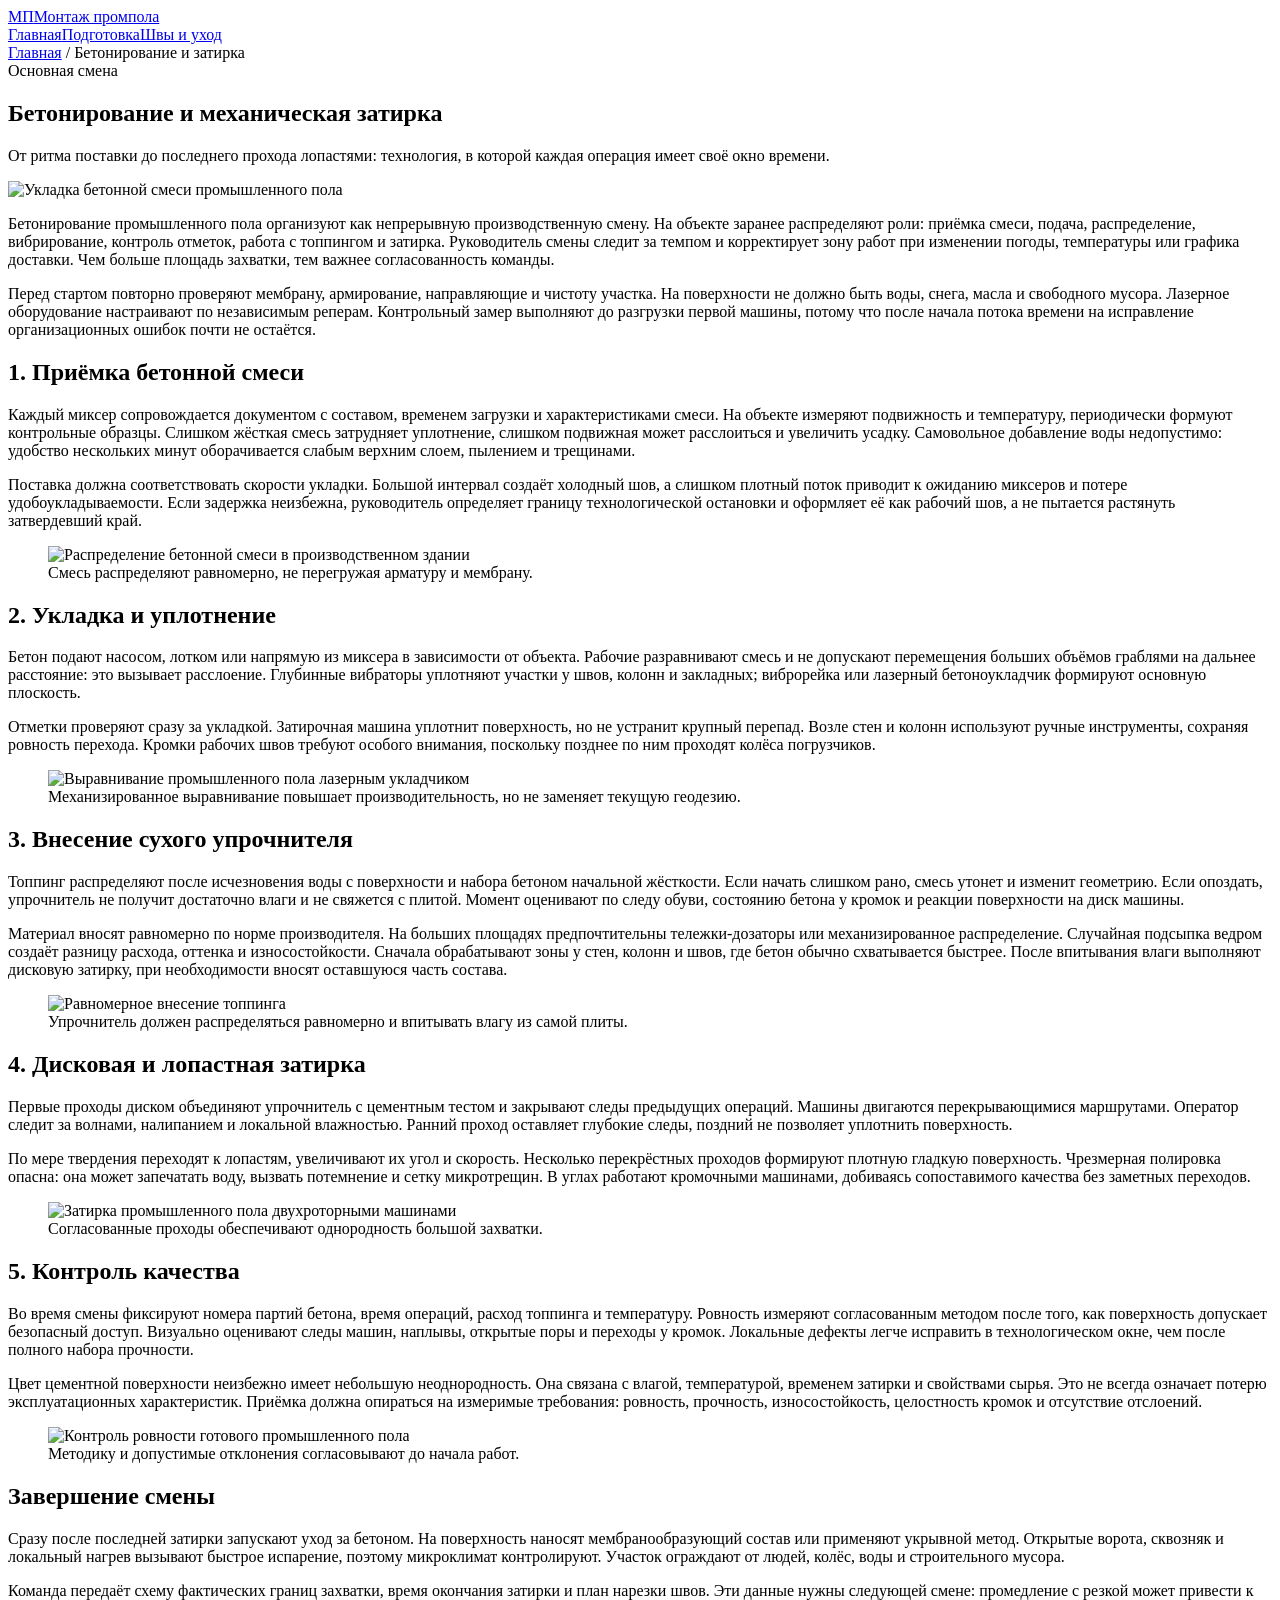
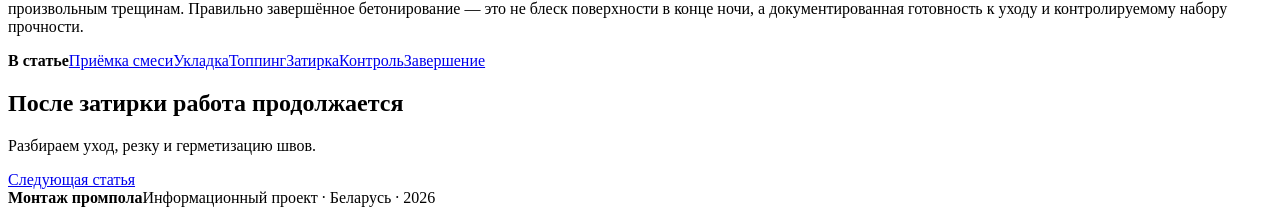
==== betonirovanie-i-zatirka.html @ 365fbbb7 "Add site pages and SEO files" ====
<!doctype html><html lang="ru"><head><meta charset="utf-8"><meta name="viewport" content="width=device-width,initial-scale=1"><title>Бетонирование и затирка промышленного пола</title><meta name="description" content="Технология бетонирования промышленного пола: поставка смеси, укладка, уплотнение, топпинг, механическая затирка и контроль ровности."><link rel="canonical" href="https://montazprompola.eu/betonirovanie-i-zatirka"><link rel="icon" href="/assets/favicon.svg"><link rel="stylesheet" href="/assets/style.css"><meta property="og:type" content="article"><meta property="og:title" content="Бетонирование и затирка промышленного пола"><meta property="og:image" content="https://montazprompola.eu/assets/images/power-trowels.webp"><script type="application/ld+json">{"@context":"https://schema.org","@type":"Article","headline":"Бетонирование и затирка промышленного пола","datePublished":"2026-09-16","dateModified":"2026-09-16","inLanguage":"ru-BY","mainEntityOfPage":"https://montazprompola.eu/betonirovanie-i-zatirka","image":"https://montazprompola.eu/assets/images/power-trowels.webp"}</script></head><body><header class="site-header"><div class="wrap header-inner"><a class="brand" href="/"><span class="brand-mark">МП</span><span>Монтаж промпола</span></a><nav class="nav"><a href="/">Главная</a><a href="/podgotovka-k-montazhu">Подготовка</a><a href="/shvy-i-uhod">Швы и уход</a></nav></div></header><main><div class="wrap"><div class="breadcrumbs"><a href="/">Главная</a> / Бетонирование и затирка</div><section class="article-hero"><div class="kicker">Основная смена</div><h1>Бетонирование и механическая затирка</h1><p class="lead">От ритма поставки до последнего прохода лопастями: технология, в которой каждая операция имеет своё окно времени.</p></section></div><img class="article-cover" src="/assets/images/concrete-pouring.webp" alt="Укладка бетонной смеси промышленного пола"><section class="section"><div class="wrap article-layout"><article class="article-body"><p>Бетонирование промышленного пола организуют как непрерывную производственную смену. На объекте заранее распределяют роли: приёмка смеси, подача, распределение, вибрирование, контроль отметок, работа с топпингом и затирка. Руководитель смены следит за темпом и корректирует зону работ при изменении погоды, температуры или графика доставки. Чем больше площадь захватки, тем важнее согласованность команды.</p><p>Перед стартом повторно проверяют мембрану, армирование, направляющие и чистоту участка. На поверхности не должно быть воды, снега, масла и свободного мусора. Лазерное оборудование настраивают по независимым реперам. Контрольный замер выполняют до разгрузки первой машины, потому что после начала потока времени на исправление организационных ошибок почти не остаётся.</p><h2 id="mix">1. Приёмка бетонной смеси</h2><p>Каждый миксер сопровождается документом с составом, временем загрузки и характеристиками смеси. На объекте измеряют подвижность и температуру, периодически формуют контрольные образцы. Слишком жёсткая смесь затрудняет уплотнение, слишком подвижная может расслоиться и увеличить усадку. Самовольное добавление воды недопустимо: удобство нескольких минут оборачивается слабым верхним слоем, пылением и трещинами.</p><p>Поставка должна соответствовать скорости укладки. Большой интервал создаёт холодный шов, а слишком плотный поток приводит к ожиданию миксеров и потере удобоукладываемости. Если задержка неизбежна, руководитель определяет границу технологической остановки и оформляет её как рабочий шов, а не пытается растянуть затвердевший край.</p><figure><img src="/assets/images/concrete-pouring.webp" alt="Распределение бетонной смеси в производственном здании"><figcaption>Смесь распределяют равномерно, не перегружая арматуру и мембрану.</figcaption></figure><h2 id="placement">2. Укладка и уплотнение</h2><p>Бетон подают насосом, лотком или напрямую из миксера в зависимости от объекта. Рабочие разравнивают смесь и не допускают перемещения больших объёмов граблями на дальнее расстояние: это вызывает расслоение. Глубинные вибраторы уплотняют участки у швов, колонн и закладных; виброрейка или лазерный бетоноукладчик формируют основную плоскость.</p><p>Отметки проверяют сразу за укладкой. Затирочная машина уплотнит поверхность, но не устранит крупный перепад. Возле стен и колонн используют ручные инструменты, сохраняя ровность перехода. Кромки рабочих швов требуют особого внимания, поскольку позднее по ним проходят колёса погрузчиков.</p><figure><img src="/assets/images/hero-installation.webp" alt="Выравнивание промышленного пола лазерным укладчиком"><figcaption>Механизированное выравнивание повышает производительность, но не заменяет текущую геодезию.</figcaption></figure><h2 id="topping">3. Внесение сухого упрочнителя</h2><p>Топпинг распределяют после исчезновения воды с поверхности и набора бетоном начальной жёсткости. Если начать слишком рано, смесь утонет и изменит геометрию. Если опоздать, упрочнитель не получит достаточно влаги и не свяжется с плитой. Момент оценивают по следу обуви, состоянию бетона у кромок и реакции поверхности на диск машины.</p><p>Материал вносят равномерно по норме производителя. На больших площадях предпочтительны тележки-дозаторы или механизированное распределение. Случайная подсыпка ведром создаёт разницу расхода, оттенка и износостойкости. Сначала обрабатывают зоны у стен, колонн и швов, где бетон обычно схватывается быстрее. После впитывания влаги выполняют дисковую затирку, при необходимости вносят оставшуюся часть состава.</p><figure><img src="/assets/images/dry-shake.webp" alt="Равномерное внесение топпинга"><figcaption>Упрочнитель должен распределяться равномерно и впитывать влагу из самой плиты.</figcaption></figure><h2 id="trowel">4. Дисковая и лопастная затирка</h2><p>Первые проходы диском объединяют упрочнитель с цементным тестом и закрывают следы предыдущих операций. Машины двигаются перекрывающимися маршрутами. Оператор следит за волнами, налипанием и локальной влажностью. Ранний проход оставляет глубокие следы, поздний не позволяет уплотнить поверхность.</p><p>По мере твердения переходят к лопастям, увеличивают их угол и скорость. Несколько перекрёстных проходов формируют плотную гладкую поверхность. Чрезмерная полировка опасна: она может запечатать воду, вызвать потемнение и сетку микротрещин. В углах работают кромочными машинами, добиваясь сопоставимого качества без заметных переходов.</p><figure><img src="/assets/images/power-trowels.webp" alt="Затирка промышленного пола двухроторными машинами"><figcaption>Согласованные проходы обеспечивают однородность большой захватки.</figcaption></figure><h2 id="quality">5. Контроль качества</h2><p>Во время смены фиксируют номера партий бетона, время операций, расход топпинга и температуру. Ровность измеряют согласованным методом после того, как поверхность допускает безопасный доступ. Визуально оценивают следы машин, наплывы, открытые поры и переходы у кромок. Локальные дефекты легче исправить в технологическом окне, чем после полного набора прочности.</p><p>Цвет цементной поверхности неизбежно имеет небольшую неоднородность. Она связана с влагой, температурой, временем затирки и свойствами сырья. Это не всегда означает потерю эксплуатационных характеристик. Приёмка должна опираться на измеримые требования: ровность, прочность, износостойкость, целостность кромок и отсутствие отслоений.</p><figure><img src="/assets/images/flatness-control.webp" alt="Контроль ровности готового промышленного пола"><figcaption>Методику и допустимые отклонения согласовывают до начала работ.</figcaption></figure><h2 id="finish">Завершение смены</h2><p>Сразу после последней затирки запускают уход за бетоном. На поверхность наносят мембранообразующий состав или применяют укрывной метод. Открытые ворота, сквозняк и локальный нагрев вызывают быстрое испарение, поэтому микроклимат контролируют. Участок ограждают от людей, колёс, воды и строительного мусора.</p><p>Команда передаёт схему фактических границ захватки, время окончания затирки и план нарезки швов. Эти данные нужны следующей смене: промедление с резкой может привести к произвольным трещинам. Правильно завершённое бетонирование — это не блеск поверхности в конце ночи, а документированная готовность к уходу и контролируемому набору прочности.</p></article><aside class="aside"><strong>В статье</strong><a href="#mix">Приёмка смеси</a><a href="#placement">Укладка</a><a href="#topping">Топпинг</a><a href="#trowel">Затирка</a><a href="#quality">Контроль</a><a href="#finish">Завершение</a></aside></div></section><section class="section alt"><div class="wrap cta"><div><h2>После затирки работа продолжается</h2><p>Разбираем уход, резку и герметизацию швов.</p></div><a class="button" href="/shvy-i-uhod">Следующая статья</a></div></section></main><footer class="site-footer"><div class="wrap footer-grid"><strong>Монтаж промпола</strong><span>Информационный проект · Беларусь · 2026</span></div></footer></body></html>
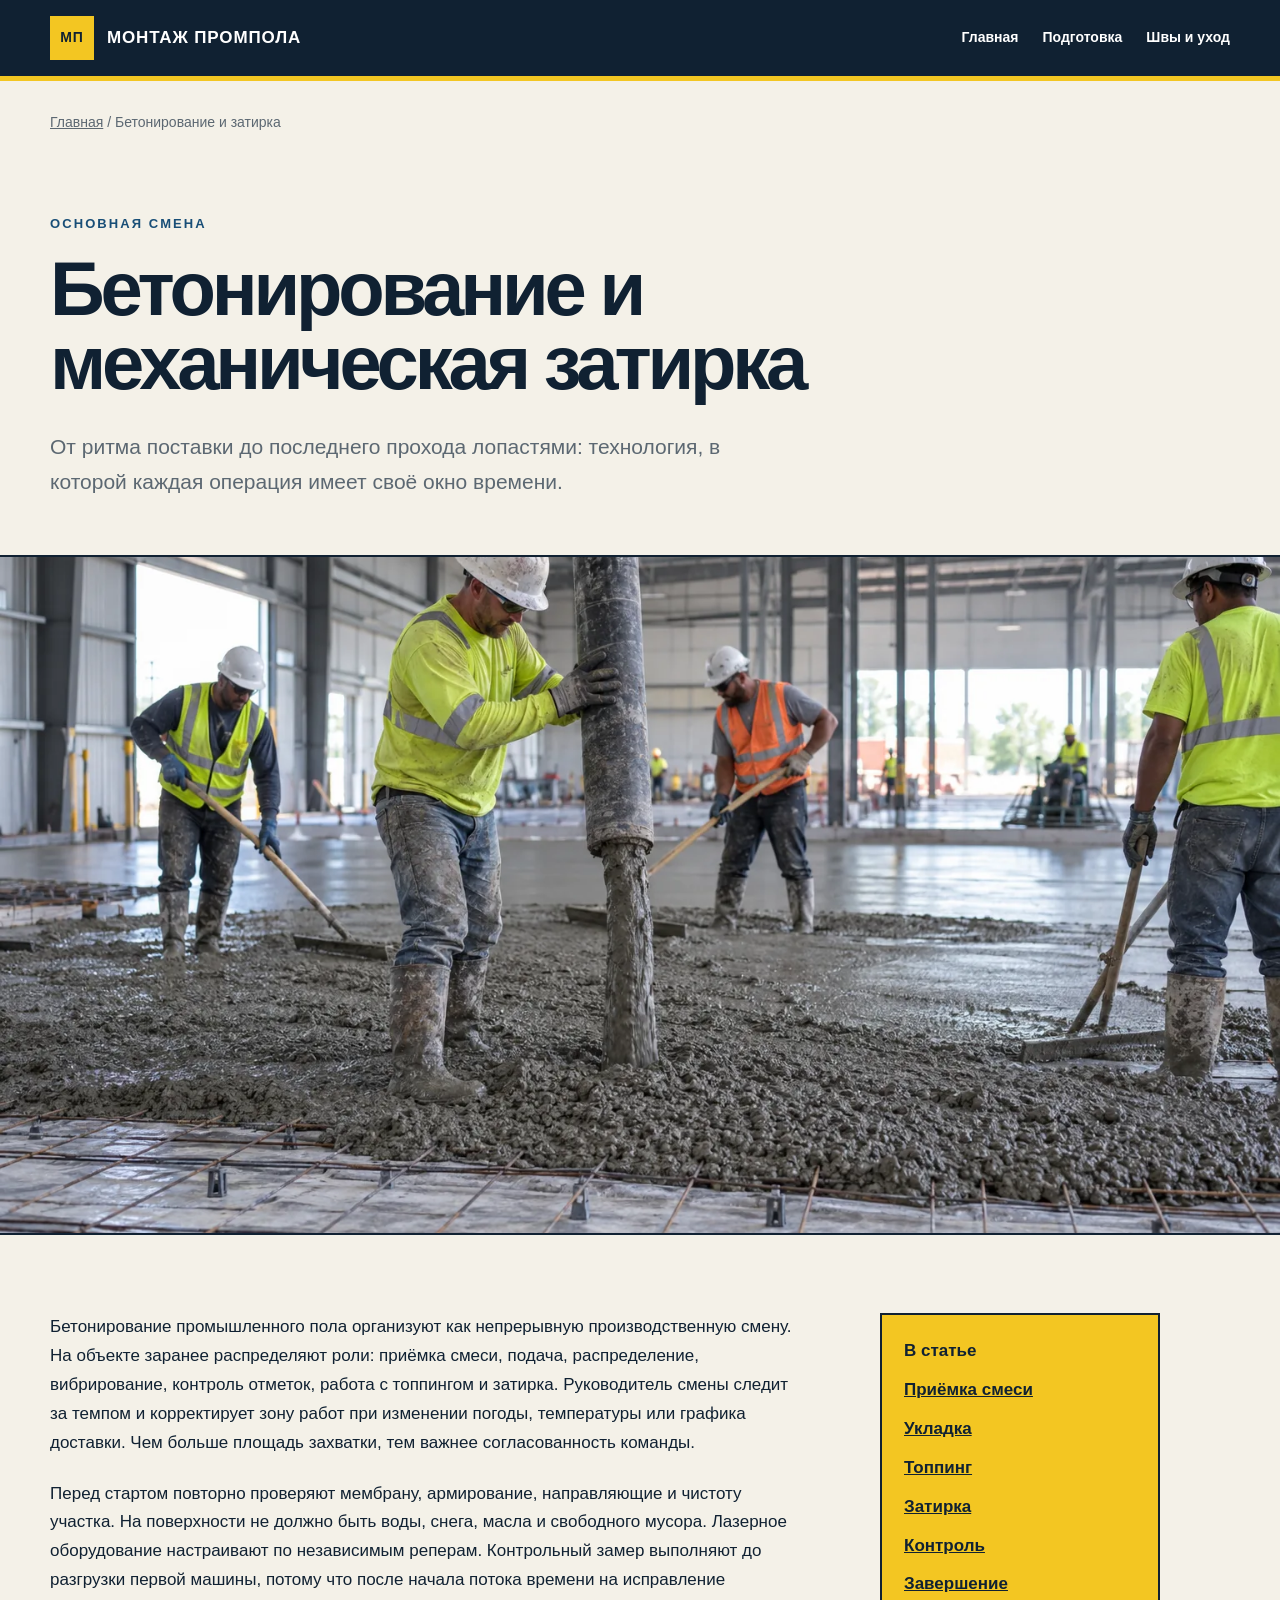
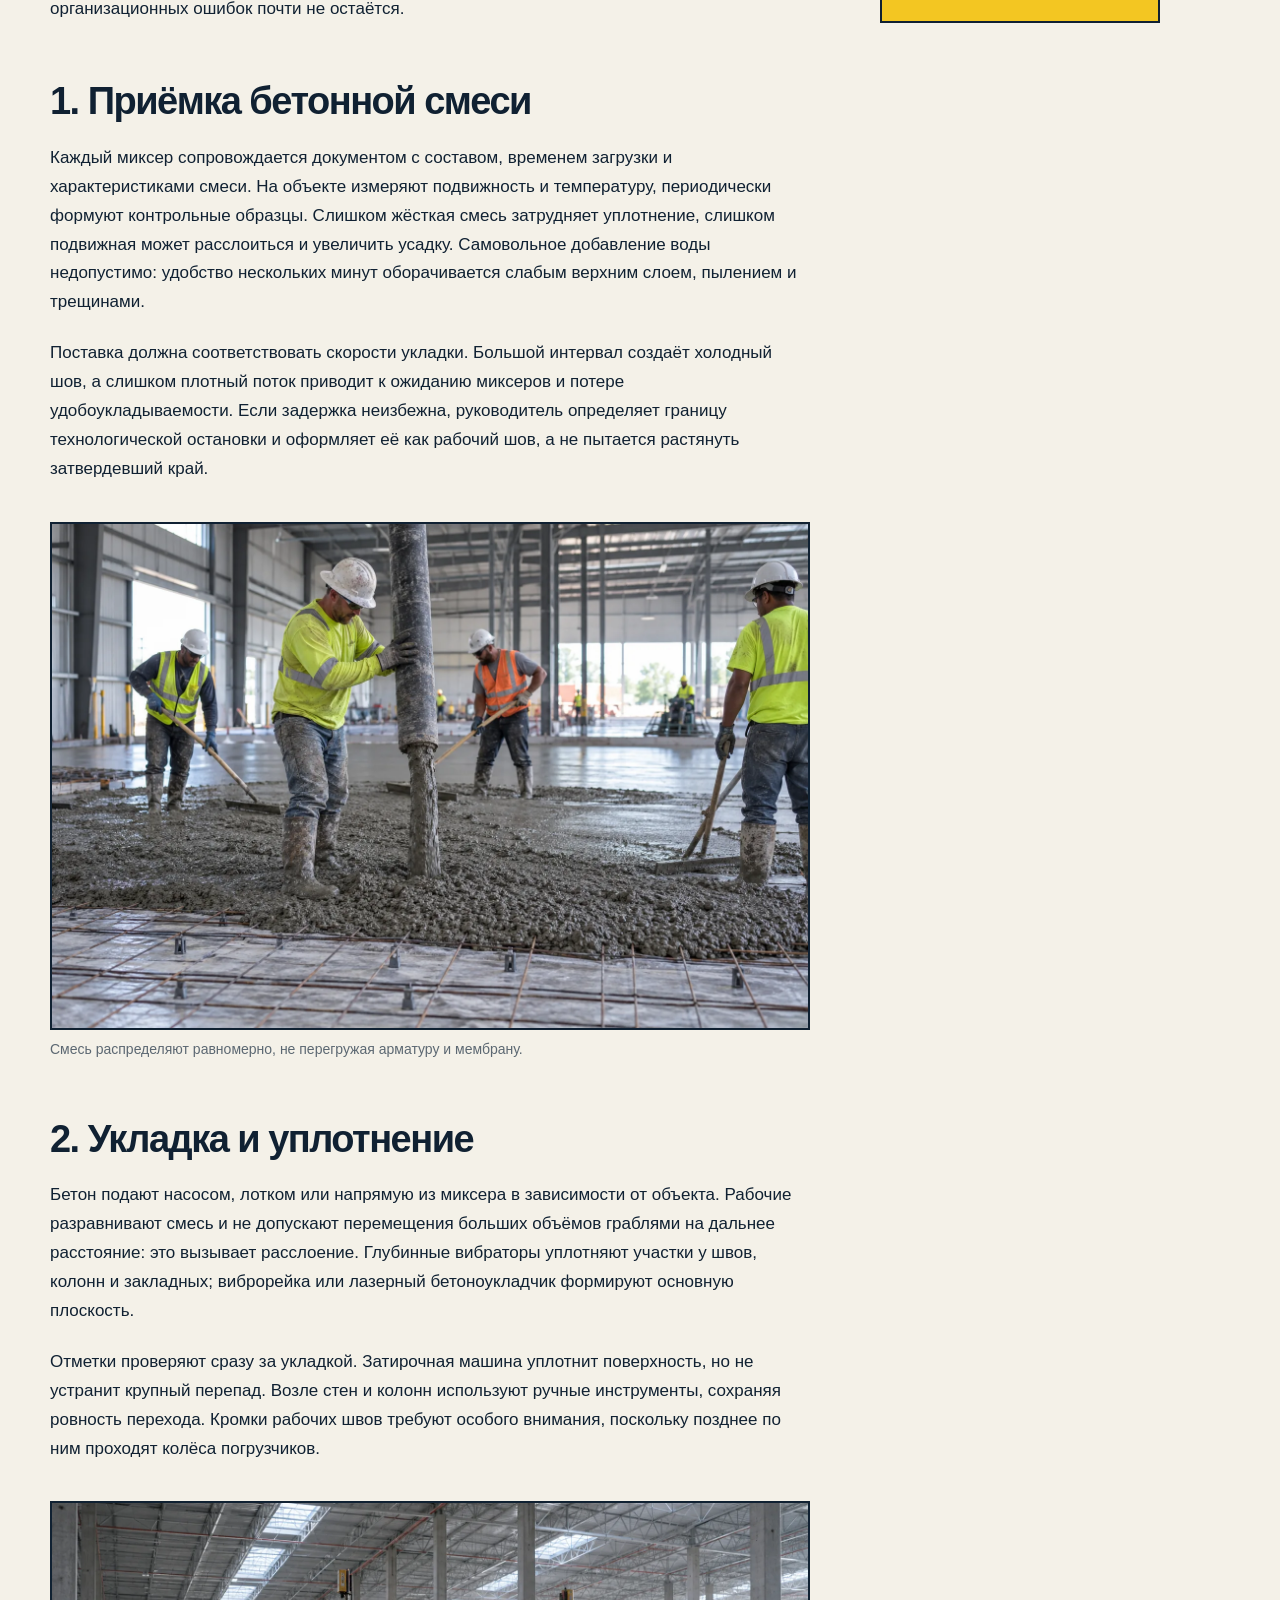
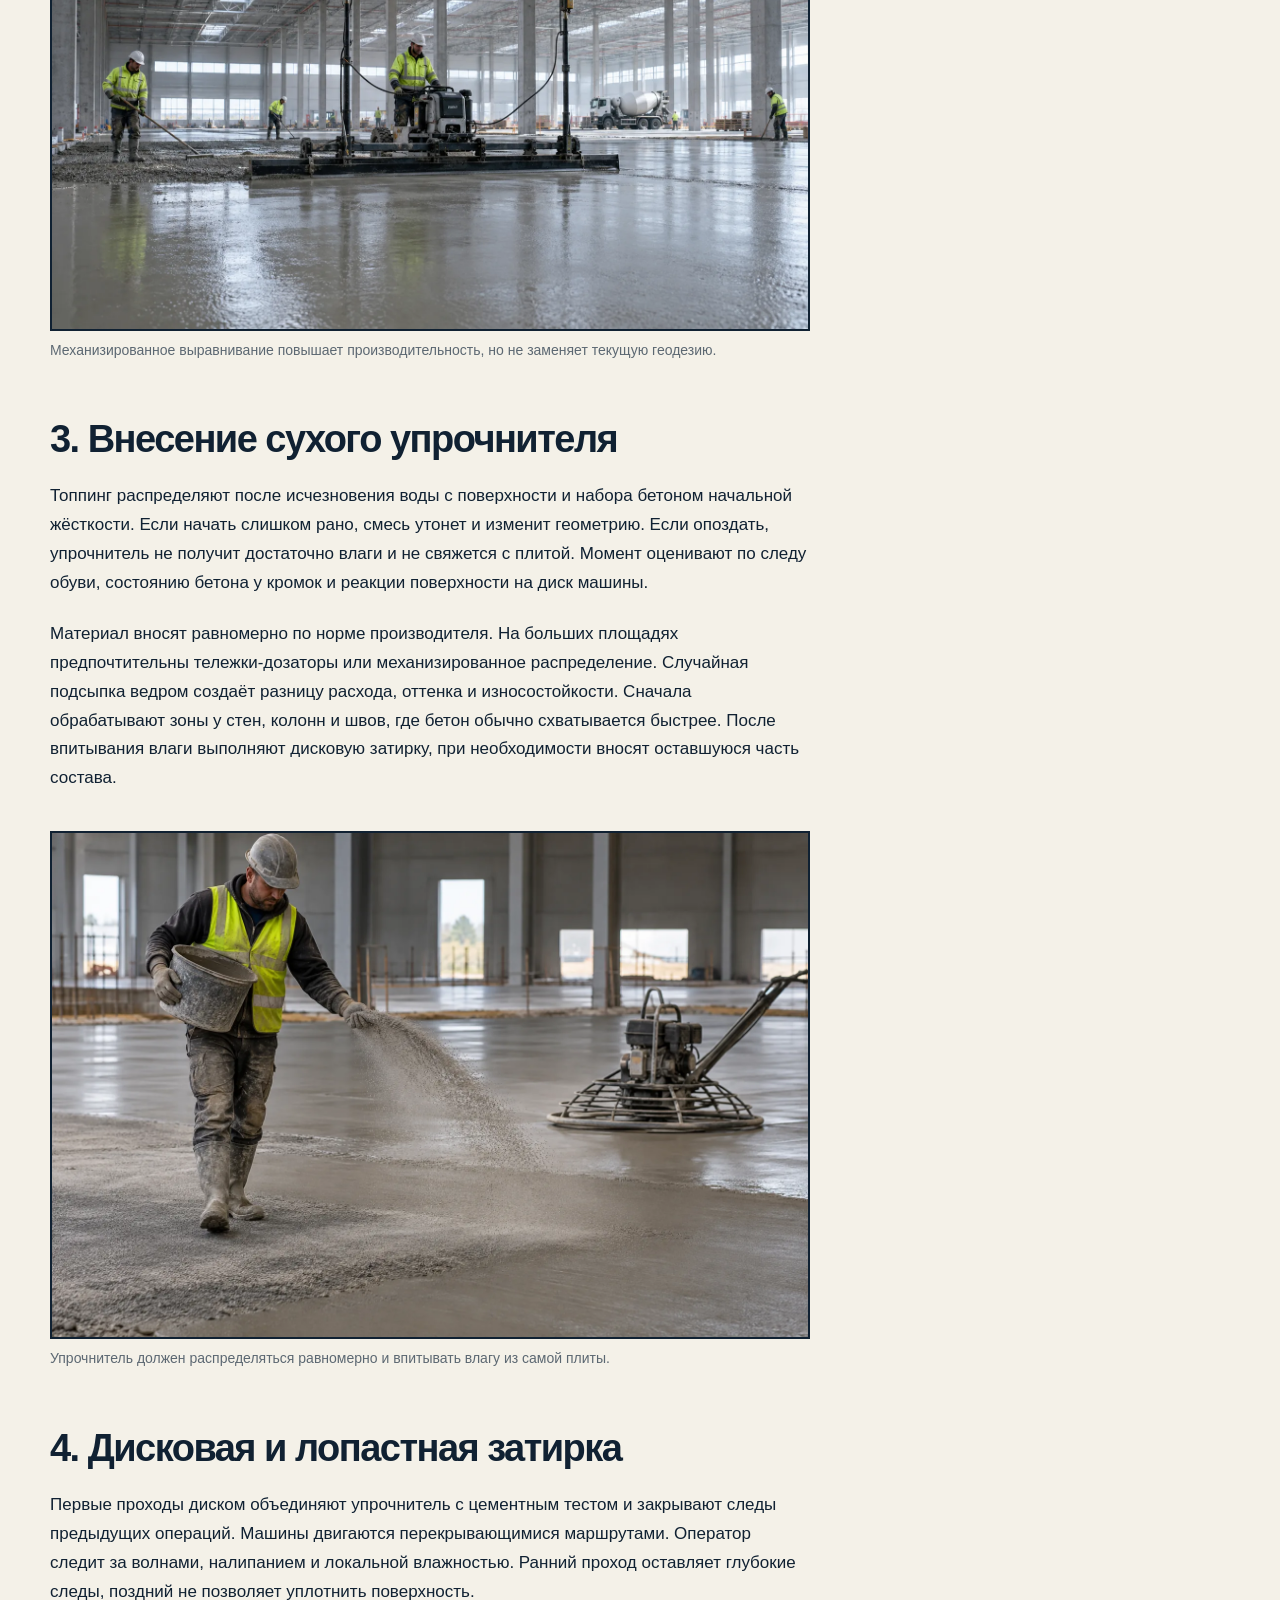
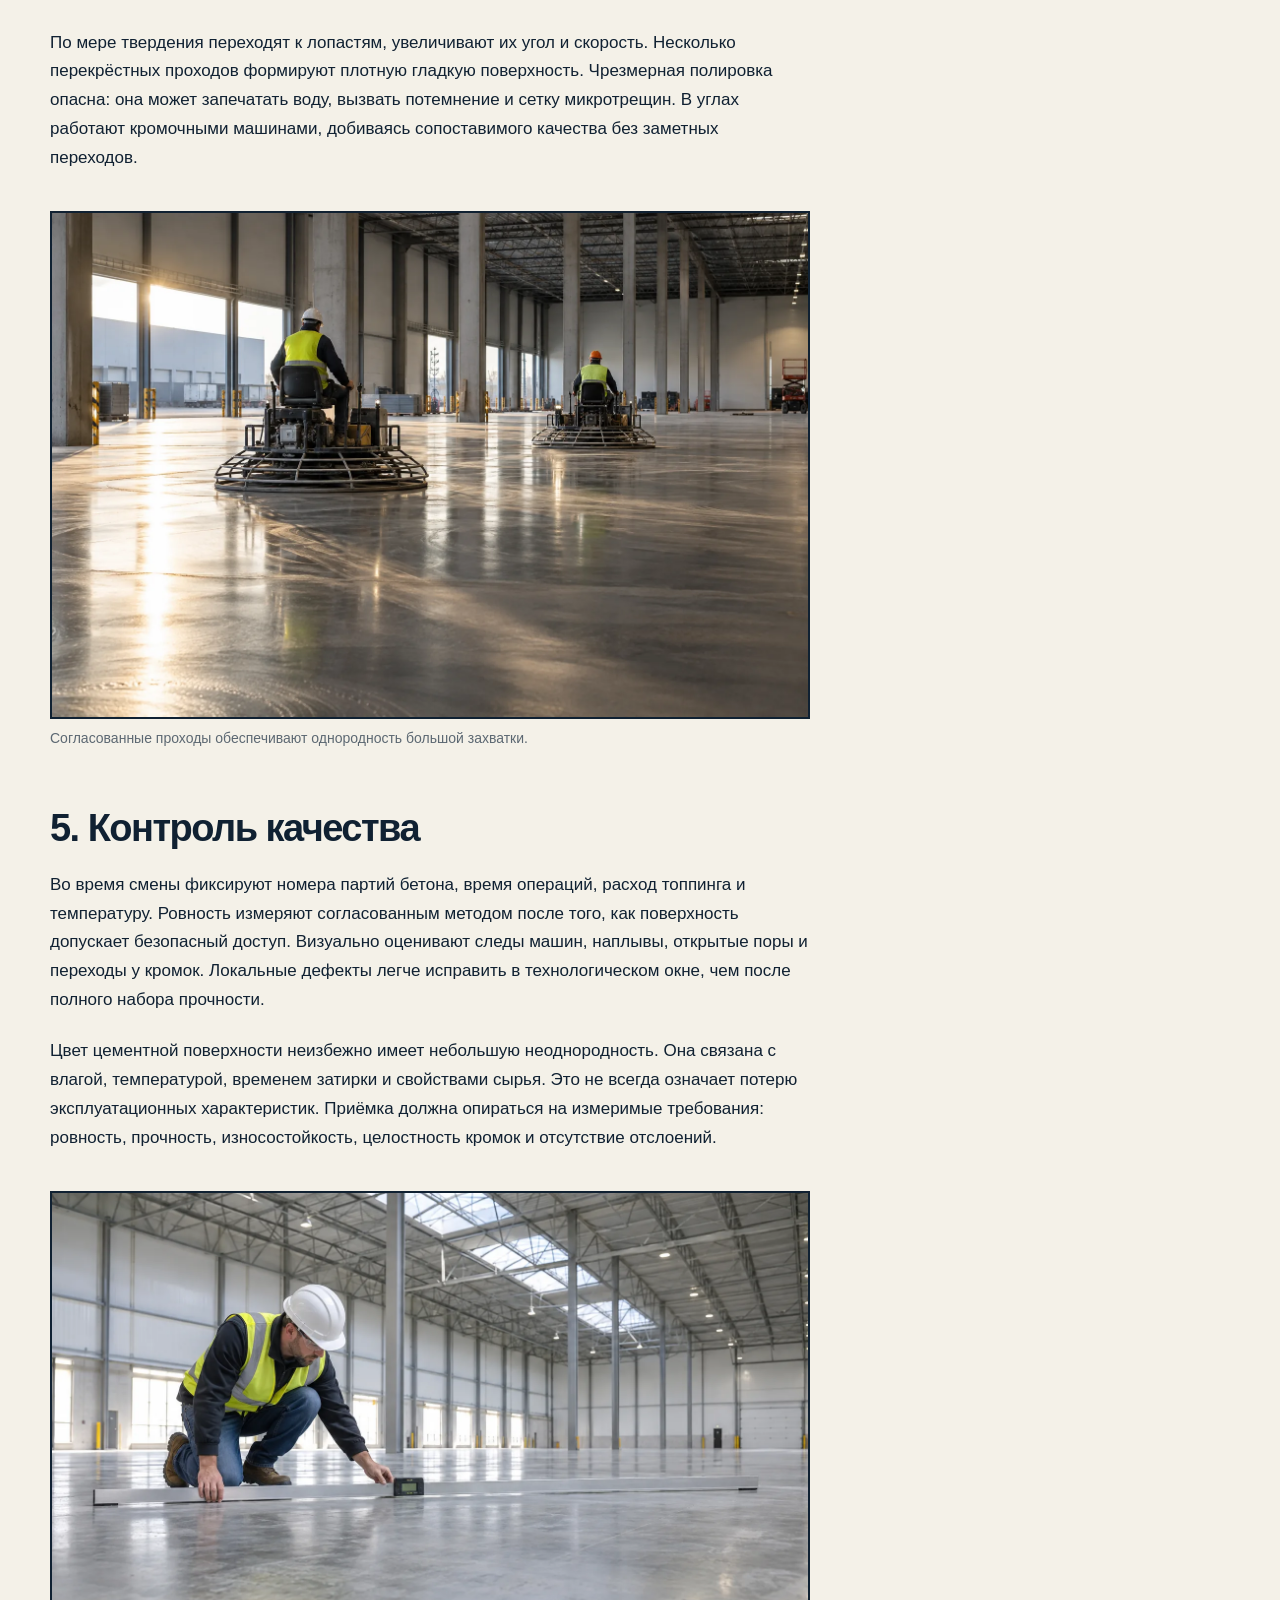
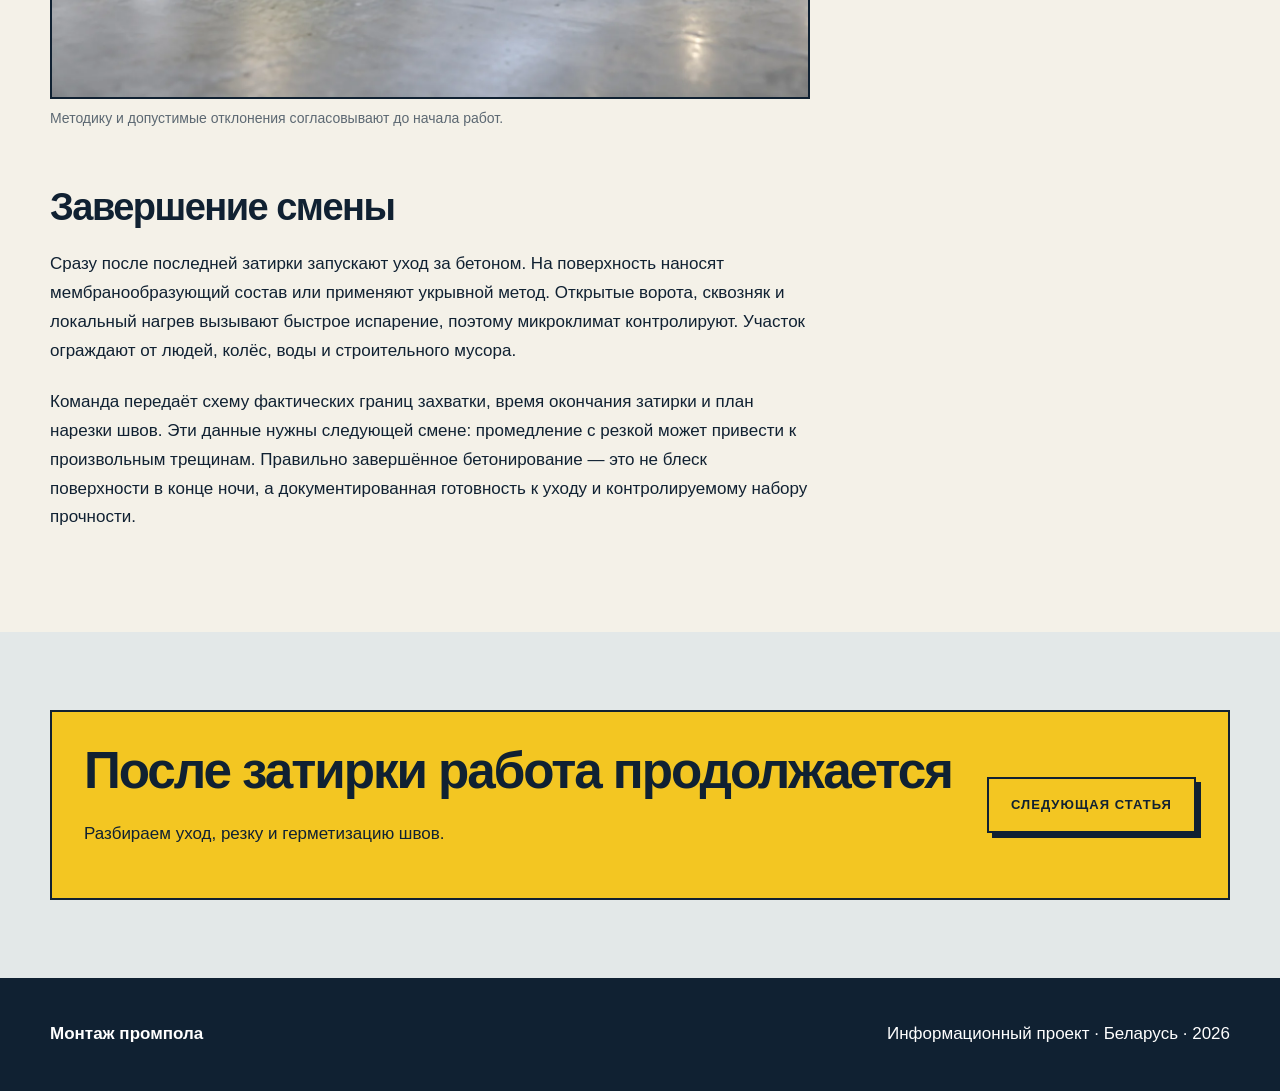
==== commit 71a8d8f1: "Add Google Analytics tag" ====
--- a/betonirovanie-i-zatirka.html
+++ b/betonirovanie-i-zatirka.html
@@ -1 +1 @@
-<!doctype html><html lang="ru"><head><meta charset="utf-8"><meta name="viewport" content="width=device-width,initial-scale=1"><title>Бетонирование и затирка промышленного пола</title><meta name="description" content="Технология бетонирования промышленного пола: поставка смеси, укладка, уплотнение, топпинг, механическая затирка и контроль ровности."><link rel="canonical" href="https://montazprompola.eu/betonirovanie-i-zatirka"><link rel="icon" href="/assets/favicon.svg"><link rel="stylesheet" href="/assets/style.css"><meta property="og:type" content="article"><meta property="og:title" content="Бетонирование и затирка промышленного пола"><meta property="og:image" content="https://montazprompola.eu/assets/images/power-trowels.webp"><script type="application/ld+json">{"@context":"https://schema.org","@type":"Article","headline":"Бетонирование и затирка промышленного пола","datePublished":"2026-09-16","dateModified":"2026-09-16","inLanguage":"ru-BY","mainEntityOfPage":"https://montazprompola.eu/betonirovanie-i-zatirka","image":"https://montazprompola.eu/assets/images/power-trowels.webp"}</script></head><body><header class="site-header"><div class="wrap header-inner"><a class="brand" href="/"><span class="brand-mark">МП</span><span>Монтаж промпола</span></a><nav class="nav"><a href="/">Главная</a><a href="/podgotovka-k-montazhu">Подготовка</a><a href="/shvy-i-uhod">Швы и уход</a></nav></div></header><main><div class="wrap"><div class="breadcrumbs"><a href="/">Главная</a> / Бетонирование и затирка</div><section class="article-hero"><div class="kicker">Основная смена</div><h1>Бетонирование и механическая затирка</h1><p class="lead">От ритма поставки до последнего прохода лопастями: технология, в которой каждая операция имеет своё окно времени.</p></section></div><img class="article-cover" src="/assets/images/concrete-pouring.webp" alt="Укладка бетонной смеси промышленного пола"><section class="section"><div class="wrap article-layout"><article class="article-body"><p>Бетонирование промышленного пола организуют как непрерывную производственную смену. На объекте заранее распределяют роли: приёмка смеси, подача, распределение, вибрирование, контроль отметок, работа с топпингом и затирка. Руководитель смены следит за темпом и корректирует зону работ при изменении погоды, температуры или графика доставки. Чем больше площадь захватки, тем важнее согласованность команды.</p><p>Перед стартом повторно проверяют мембрану, армирование, направляющие и чистоту участка. На поверхности не должно быть воды, снега, масла и свободного мусора. Лазерное оборудование настраивают по независимым реперам. Контрольный замер выполняют до разгрузки первой машины, потому что после начала потока времени на исправление организационных ошибок почти не остаётся.</p><h2 id="mix">1. Приёмка бетонной смеси</h2><p>Каждый миксер сопровождается документом с составом, временем загрузки и характеристиками смеси. На объекте измеряют подвижность и температуру, периодически формуют контрольные образцы. Слишком жёсткая смесь затрудняет уплотнение, слишком подвижная может расслоиться и увеличить усадку. Самовольное добавление воды недопустимо: удобство нескольких минут оборачивается слабым верхним слоем, пылением и трещинами.</p><p>Поставка должна соответствовать скорости укладки. Большой интервал создаёт холодный шов, а слишком плотный поток приводит к ожиданию миксеров и потере удобоукладываемости. Если задержка неизбежна, руководитель определяет границу технологической остановки и оформляет её как рабочий шов, а не пытается растянуть затвердевший край.</p><figure><img src="/assets/images/concrete-pouring.webp" alt="Распределение бетонной смеси в производственном здании"><figcaption>Смесь распределяют равномерно, не перегружая арматуру и мембрану.</figcaption></figure><h2 id="placement">2. Укладка и уплотнение</h2><p>Бетон подают насосом, лотком или напрямую из миксера в зависимости от объекта. Рабочие разравнивают смесь и не допускают перемещения больших объёмов граблями на дальнее расстояние: это вызывает расслоение. Глубинные вибраторы уплотняют участки у швов, колонн и закладных; виброрейка или лазерный бетоноукладчик формируют основную плоскость.</p><p>Отметки проверяют сразу за укладкой. Затирочная машина уплотнит поверхность, но не устранит крупный перепад. Возле стен и колонн используют ручные инструменты, сохраняя ровность перехода. Кромки рабочих швов требуют особого внимания, поскольку позднее по ним проходят колёса погрузчиков.</p><figure><img src="/assets/images/hero-installation.webp" alt="Выравнивание промышленного пола лазерным укладчиком"><figcaption>Механизированное выравнивание повышает производительность, но не заменяет текущую геодезию.</figcaption></figure><h2 id="topping">3. Внесение сухого упрочнителя</h2><p>Топпинг распределяют после исчезновения воды с поверхности и набора бетоном начальной жёсткости. Если начать слишком рано, смесь утонет и изменит геометрию. Если опоздать, упрочнитель не получит достаточно влаги и не свяжется с плитой. Момент оценивают по следу обуви, состоянию бетона у кромок и реакции поверхности на диск машины.</p><p>Материал вносят равномерно по норме производителя. На больших площадях предпочтительны тележки-дозаторы или механизированное распределение. Случайная подсыпка ведром создаёт разницу расхода, оттенка и износостойкости. Сначала обрабатывают зоны у стен, колонн и швов, где бетон обычно схватывается быстрее. После впитывания влаги выполняют дисковую затирку, при необходимости вносят оставшуюся часть состава.</p><figure><img src="/assets/images/dry-shake.webp" alt="Равномерное внесение топпинга"><figcaption>Упрочнитель должен распределяться равномерно и впитывать влагу из самой плиты.</figcaption></figure><h2 id="trowel">4. Дисковая и лопастная затирка</h2><p>Первые проходы диском объединяют упрочнитель с цементным тестом и закрывают следы предыдущих операций. Машины двигаются перекрывающимися маршрутами. Оператор следит за волнами, налипанием и локальной влажностью. Ранний проход оставляет глубокие следы, поздний не позволяет уплотнить поверхность.</p><p>По мере твердения переходят к лопастям, увеличивают их угол и скорость. Несколько перекрёстных проходов формируют плотную гладкую поверхность. Чрезмерная полировка опасна: она может запечатать воду, вызвать потемнение и сетку микротрещин. В углах работают кромочными машинами, добиваясь сопоставимого качества без заметных переходов.</p><figure><img src="/assets/images/power-trowels.webp" alt="Затирка промышленного пола двухроторными машинами"><figcaption>Согласованные проходы обеспечивают однородность большой захватки.</figcaption></figure><h2 id="quality">5. Контроль качества</h2><p>Во время смены фиксируют номера партий бетона, время операций, расход топпинга и температуру. Ровность измеряют согласованным методом после того, как поверхность допускает безопасный доступ. Визуально оценивают следы машин, наплывы, открытые поры и переходы у кромок. Локальные дефекты легче исправить в технологическом окне, чем после полного набора прочности.</p><p>Цвет цементной поверхности неизбежно имеет небольшую неоднородность. Она связана с влагой, температурой, временем затирки и свойствами сырья. Это не всегда означает потерю эксплуатационных характеристик. Приёмка должна опираться на измеримые требования: ровность, прочность, износостойкость, целостность кромок и отсутствие отслоений.</p><figure><img src="/assets/images/flatness-control.webp" alt="Контроль ровности готового промышленного пола"><figcaption>Методику и допустимые отклонения согласовывают до начала работ.</figcaption></figure><h2 id="finish">Завершение смены</h2><p>Сразу после последней затирки запускают уход за бетоном. На поверхность наносят мембранообразующий состав или применяют укрывной метод. Открытые ворота, сквозняк и локальный нагрев вызывают быстрое испарение, поэтому микроклимат контролируют. Участок ограждают от людей, колёс, воды и строительного мусора.</p><p>Команда передаёт схему фактических границ захватки, время окончания затирки и план нарезки швов. Эти данные нужны следующей смене: промедление с резкой может привести к произвольным трещинам. Правильно завершённое бетонирование — это не блеск поверхности в конце ночи, а документированная готовность к уходу и контролируемому набору прочности.</p></article><aside class="aside"><strong>В статье</strong><a href="#mix">Приёмка смеси</a><a href="#placement">Укладка</a><a href="#topping">Топпинг</a><a href="#trowel">Затирка</a><a href="#quality">Контроль</a><a href="#finish">Завершение</a></aside></div></section><section class="section alt"><div class="wrap cta"><div><h2>После затирки работа продолжается</h2><p>Разбираем уход, резку и герметизацию швов.</p></div><a class="button" href="/shvy-i-uhod">Следующая статья</a></div></section></main><footer class="site-footer"><div class="wrap footer-grid"><strong>Монтаж промпола</strong><span>Информационный проект · Беларусь · 2026</span></div></footer></body></html>
+<!doctype html><html lang="ru"><head><!-- Google tag (gtag.js) --><script async src="https://www.googletagmanager.com/gtag/js?id=G-F4M07C4292"></script><script>window.dataLayer=window.dataLayer||[];function gtag(){dataLayer.push(arguments);}gtag("js",new Date());gtag("config","G-F4M07C4292");</script><meta charset="utf-8"><meta name="viewport" content="width=device-width,initial-scale=1"><title>Бетонирование и затирка промышленного пола</title><meta name="description" content="Технология бетонирования промышленного пола: поставка смеси, укладка, уплотнение, топпинг, механическая затирка и контроль ровности."><link rel="canonical" href="https://montazprompola.eu/betonirovanie-i-zatirka"><link rel="icon" href="/assets/favicon.svg"><link rel="stylesheet" href="/assets/style.css"><meta property="og:type" content="article"><meta property="og:title" content="Бетонирование и затирка промышленного пола"><meta property="og:image" content="https://montazprompola.eu/assets/images/power-trowels.webp"><script type="application/ld+json">{"@context":"https://schema.org","@type":"Article","headline":"Бетонирование и затирка промышленного пола","datePublished":"2026-09-16","dateModified":"2026-09-16","inLanguage":"ru-BY","mainEntityOfPage":"https://montazprompola.eu/betonirovanie-i-zatirka","image":"https://montazprompola.eu/assets/images/power-trowels.webp"}</script></head><body><header class="site-header"><div class="wrap header-inner"><a class="brand" href="/"><span class="brand-mark">МП</span><span>Монтаж промпола</span></a><nav class="nav"><a href="/">Главная</a><a href="/podgotovka-k-montazhu">Подготовка</a><a href="/shvy-i-uhod">Швы и уход</a></nav></div></header><main><div class="wrap"><div class="breadcrumbs"><a href="/">Главная</a> / Бетонирование и затирка</div><section class="article-hero"><div class="kicker">Основная смена</div><h1>Бетонирование и механическая затирка</h1><p class="lead">От ритма поставки до последнего прохода лопастями: технология, в которой каждая операция имеет своё окно времени.</p></section></div><img class="article-cover" src="/assets/images/concrete-pouring.webp" alt="Укладка бетонной смеси промышленного пола"><section class="section"><div class="wrap article-layout"><article class="article-body"><p>Бетонирование промышленного пола организуют как непрерывную производственную смену. На объекте заранее распределяют роли: приёмка смеси, подача, распределение, вибрирование, контроль отметок, работа с топпингом и затирка. Руководитель смены следит за темпом и корректирует зону работ при изменении погоды, температуры или графика доставки. Чем больше площадь захватки, тем важнее согласованность команды.</p><p>Перед стартом повторно проверяют мембрану, армирование, направляющие и чистоту участка. На поверхности не должно быть воды, снега, масла и свободного мусора. Лазерное оборудование настраивают по независимым реперам. Контрольный замер выполняют до разгрузки первой машины, потому что после начала потока времени на исправление организационных ошибок почти не остаётся.</p><h2 id="mix">1. Приёмка бетонной смеси</h2><p>Каждый миксер сопровождается документом с составом, временем загрузки и характеристиками смеси. На объекте измеряют подвижность и температуру, периодически формуют контрольные образцы. Слишком жёсткая смесь затрудняет уплотнение, слишком подвижная может расслоиться и увеличить усадку. Самовольное добавление воды недопустимо: удобство нескольких минут оборачивается слабым верхним слоем, пылением и трещинами.</p><p>Поставка должна соответствовать скорости укладки. Большой интервал создаёт холодный шов, а слишком плотный поток приводит к ожиданию миксеров и потере удобоукладываемости. Если задержка неизбежна, руководитель определяет границу технологической остановки и оформляет её как рабочий шов, а не пытается растянуть затвердевший край.</p><figure><img src="/assets/images/concrete-pouring.webp" alt="Распределение бетонной смеси в производственном здании"><figcaption>Смесь распределяют равномерно, не перегружая арматуру и мембрану.</figcaption></figure><h2 id="placement">2. Укладка и уплотнение</h2><p>Бетон подают насосом, лотком или напрямую из миксера в зависимости от объекта. Рабочие разравнивают смесь и не допускают перемещения больших объёмов граблями на дальнее расстояние: это вызывает расслоение. Глубинные вибраторы уплотняют участки у швов, колонн и закладных; виброрейка или лазерный бетоноукладчик формируют основную плоскость.</p><p>Отметки проверяют сразу за укладкой. Затирочная машина уплотнит поверхность, но не устранит крупный перепад. Возле стен и колонн используют ручные инструменты, сохраняя ровность перехода. Кромки рабочих швов требуют особого внимания, поскольку позднее по ним проходят колёса погрузчиков.</p><figure><img src="/assets/images/hero-installation.webp" alt="Выравнивание промышленного пола лазерным укладчиком"><figcaption>Механизированное выравнивание повышает производительность, но не заменяет текущую геодезию.</figcaption></figure><h2 id="topping">3. Внесение сухого упрочнителя</h2><p>Топпинг распределяют после исчезновения воды с поверхности и набора бетоном начальной жёсткости. Если начать слишком рано, смесь утонет и изменит геометрию. Если опоздать, упрочнитель не получит достаточно влаги и не свяжется с плитой. Момент оценивают по следу обуви, состоянию бетона у кромок и реакции поверхности на диск машины.</p><p>Материал вносят равномерно по норме производителя. На больших площадях предпочтительны тележки-дозаторы или механизированное распределение. Случайная подсыпка ведром создаёт разницу расхода, оттенка и износостойкости. Сначала обрабатывают зоны у стен, колонн и швов, где бетон обычно схватывается быстрее. После впитывания влаги выполняют дисковую затирку, при необходимости вносят оставшуюся часть состава.</p><figure><img src="/assets/images/dry-shake.webp" alt="Равномерное внесение топпинга"><figcaption>Упрочнитель должен распределяться равномерно и впитывать влагу из самой плиты.</figcaption></figure><h2 id="trowel">4. Дисковая и лопастная затирка</h2><p>Первые проходы диском объединяют упрочнитель с цементным тестом и закрывают следы предыдущих операций. Машины двигаются перекрывающимися маршрутами. Оператор следит за волнами, налипанием и локальной влажностью. Ранний проход оставляет глубокие следы, поздний не позволяет уплотнить поверхность.</p><p>По мере твердения переходят к лопастям, увеличивают их угол и скорость. Несколько перекрёстных проходов формируют плотную гладкую поверхность. Чрезмерная полировка опасна: она может запечатать воду, вызвать потемнение и сетку микротрещин. В углах работают кромочными машинами, добиваясь сопоставимого качества без заметных переходов.</p><figure><img src="/assets/images/power-trowels.webp" alt="Затирка промышленного пола двухроторными машинами"><figcaption>Согласованные проходы обеспечивают однородность большой захватки.</figcaption></figure><h2 id="quality">5. Контроль качества</h2><p>Во время смены фиксируют номера партий бетона, время операций, расход топпинга и температуру. Ровность измеряют согласованным методом после того, как поверхность допускает безопасный доступ. Визуально оценивают следы машин, наплывы, открытые поры и переходы у кромок. Локальные дефекты легче исправить в технологическом окне, чем после полного набора прочности.</p><p>Цвет цементной поверхности неизбежно имеет небольшую неоднородность. Она связана с влагой, температурой, временем затирки и свойствами сырья. Это не всегда означает потерю эксплуатационных характеристик. Приёмка должна опираться на измеримые требования: ровность, прочность, износостойкость, целостность кромок и отсутствие отслоений.</p><figure><img src="/assets/images/flatness-control.webp" alt="Контроль ровности готового промышленного пола"><figcaption>Методику и допустимые отклонения согласовывают до начала работ.</figcaption></figure><h2 id="finish">Завершение смены</h2><p>Сразу после последней затирки запускают уход за бетоном. На поверхность наносят мембранообразующий состав или применяют укрывной метод. Открытые ворота, сквозняк и локальный нагрев вызывают быстрое испарение, поэтому микроклимат контролируют. Участок ограждают от людей, колёс, воды и строительного мусора.</p><p>Команда передаёт схему фактических границ захватки, время окончания затирки и план нарезки швов. Эти данные нужны следующей смене: промедление с резкой может привести к произвольным трещинам. Правильно завершённое бетонирование — это не блеск поверхности в конце ночи, а документированная готовность к уходу и контролируемому набору прочности.</p></article><aside class="aside"><strong>В статье</strong><a href="#mix">Приёмка смеси</a><a href="#placement">Укладка</a><a href="#topping">Топпинг</a><a href="#trowel">Затирка</a><a href="#quality">Контроль</a><a href="#finish">Завершение</a></aside></div></section><section class="section alt"><div class="wrap cta"><div><h2>После затирки работа продолжается</h2><p>Разбираем уход, резку и герметизацию швов.</p></div><a class="button" href="/shvy-i-uhod">Следующая статья</a></div></section></main><footer class="site-footer"><div class="wrap footer-grid"><strong>Монтаж промпола</strong><span>Информационный проект · Беларусь · 2026</span></div></footer></body></html>
--- a/assets/style.css
+++ b/assets/style.css
@@ -0,0 +1,3 @@
+:root{--ink:#102132;--paper:#f4f1e8;--card:#fffdf6;--line:#b8c2c9;--signal:#f3c622;--blue:#184e77;--muted:#5c6872;--max:1180px}*{box-sizing:border-box}html{scroll-behavior:smooth}body{margin:0;background:var(--paper);color:var(--ink);font:17px/1.7 Arial,sans-serif}img{max-width:100%;display:block}.wrap{width:min(var(--max),calc(100% - 40px));margin:auto}a{color:inherit}.site-header{background:var(--ink);color:white;border-bottom:5px solid var(--signal);position:sticky;top:0;z-index:10}.header-inner{min-height:76px;display:flex;align-items:center;justify-content:space-between;gap:24px}.brand{display:flex;align-items:center;gap:13px;text-decoration:none;font-weight:800;text-transform:uppercase;letter-spacing:.05em}.brand-mark{display:grid;place-items:center;width:44px;height:44px;background:var(--signal);color:var(--ink);font-size:14px}.nav{display:flex;gap:24px}.nav a{text-decoration:none;font-weight:700;font-size:14px}.hero{padding:76px 0 60px;background:linear-gradient(90deg,var(--paper) 0 58%,#d8dde0 58%)}.hero-grid{display:grid;grid-template-columns:1.05fr .95fr;gap:54px;align-items:center}.kicker{font:800 13px/1 Arial,sans-serif;letter-spacing:.16em;text-transform:uppercase;color:var(--blue);margin-bottom:22px}.hero h1,.article-hero h1{font:900 clamp(48px,6vw,82px)/.98 Arial,sans-serif;letter-spacing:-.055em;margin:0 0 28px;max-width:900px}.hero p,.lead{font-size:21px;color:var(--muted);max-width:720px}.button{display:inline-block;background:var(--signal);padding:15px 22px;text-decoration:none;font-weight:900;text-transform:uppercase;font-size:13px;letter-spacing:.08em;border:2px solid var(--ink);box-shadow:5px 5px 0 var(--ink)}.hero-visual{position:relative}.hero-visual img{aspect-ratio:4/5;object-fit:cover;border:2px solid var(--ink)}.hero-stamp{position:absolute;left:-24px;bottom:24px;background:var(--signal);padding:18px;border:2px solid var(--ink);font-weight:900}.stats{background:var(--ink);color:white}.stats-grid{display:grid;grid-template-columns:repeat(3,1fr)}.stat{padding:30px;border-right:1px solid #3a4a58}.stat strong{display:block;font-size:34px;color:var(--signal)}.section{padding:78px 0}.section.alt{background:#e3e8e8}.section-head{display:grid;grid-template-columns:.45fr 1fr;gap:40px;margin-bottom:38px}.section h2{font:900 clamp(34px,4vw,58px)/1.05 Arial,sans-serif;letter-spacing:-.04em;margin:0 0 22px}.section h3{font-size:23px;line-height:1.2}.content-grid{display:grid;grid-template-columns:1fr 1fr;gap:44px}.content-grid img{width:100%;aspect-ratio:16/10;object-fit:cover;border:2px solid var(--ink)}.steps{counter-reset:step;display:grid;grid-template-columns:repeat(5,1fr);border:2px solid var(--ink);background:var(--card)}.step{padding:22px;border-right:1px solid var(--line)}.step:before{counter-increment:step;content:'0' counter(step);display:block;color:var(--blue);font-weight:900}.table-wrap{overflow:auto;border:2px solid var(--ink);background:var(--card)}table{border-collapse:collapse;width:100%;min-width:700px}th,td{text-align:left;padding:15px;border-bottom:1px solid var(--line);vertical-align:top}th{background:var(--ink);color:white}.gallery{display:grid;grid-template-columns:2fr 1fr 1fr;gap:14px}.gallery img{width:100%;height:320px;object-fit:cover}.gallery img:first-child{height:654px;grid-row:span 2}.cards{display:grid;grid-template-columns:repeat(3,1fr);gap:22px}.card{background:var(--card);border:2px solid var(--ink);padding:0 24px 24px;box-shadow:7px 7px 0 var(--line)}.card img{width:calc(100% + 48px);max-width:none;margin-left:-24px;height:220px;object-fit:cover}.card a{font-weight:900}.site-footer{background:var(--ink);color:white;padding:42px 0;margin-top:0}.footer-grid{display:flex;justify-content:space-between;gap:30px}.breadcrumbs{font-size:14px;margin:30px 0;color:var(--muted)}.article-hero{padding:52px 0 34px}.article-hero h1{font-size:clamp(44px,6vw,76px)}.article-cover{width:100%;height:min(62vw,680px);object-fit:cover;border-block:2px solid var(--ink)}.article-layout{display:grid;grid-template-columns:minmax(0,760px) 280px;gap:70px}.article-body h2{font-size:38px;margin-top:58px}.article-body p{margin:0 0 22px}.article-body figure{margin:38px 0}.article-body figure img{width:100%;max-height:520px;object-fit:cover;border:2px solid var(--ink)}figcaption{font-size:14px;color:var(--muted);margin-top:8px}.aside{position:sticky;top:110px;align-self:start;background:var(--signal);padding:22px;border:2px solid var(--ink)}.aside a{display:block;margin-top:10px;font-weight:700}.note{background:#dfe9ef;border-left:8px solid var(--blue);padding:20px;margin:28px 0}.cta{display:flex;justify-content:space-between;align-items:center;gap:30px;background:var(--signal);border:2px solid var(--ink);padding:32px}
+@media(max-width:900px){.hero{background:var(--paper)}.hero-grid,.section-head,.content-grid,.article-layout{grid-template-columns:1fr}.hero-visual img{aspect-ratio:16/10}.steps{grid-template-columns:1fr}.step{border-right:0;border-bottom:1px solid var(--line)}.cards{grid-template-columns:1fr}.aside{position:static}.gallery{grid-template-columns:1fr 1fr}.gallery img,.gallery img:first-child{height:300px;grid-row:auto}.stats-grid{grid-template-columns:1fr}.nav{display:none}}
+@media(max-width:560px){body{font-size:16px}.wrap{width:min(var(--max),calc(100% - 26px))}.hero{padding:46px 0}.hero h1,.article-hero h1{font-size:42px;overflow-wrap:anywhere}.hero-grid{gap:30px}.hero-stamp{left:8px}.gallery{grid-template-columns:1fr}.gallery img,.gallery img:first-child{height:260px}.section{padding:54px 0}.cta,.footer-grid{display:block}.cta .button{margin-top:18px}}
